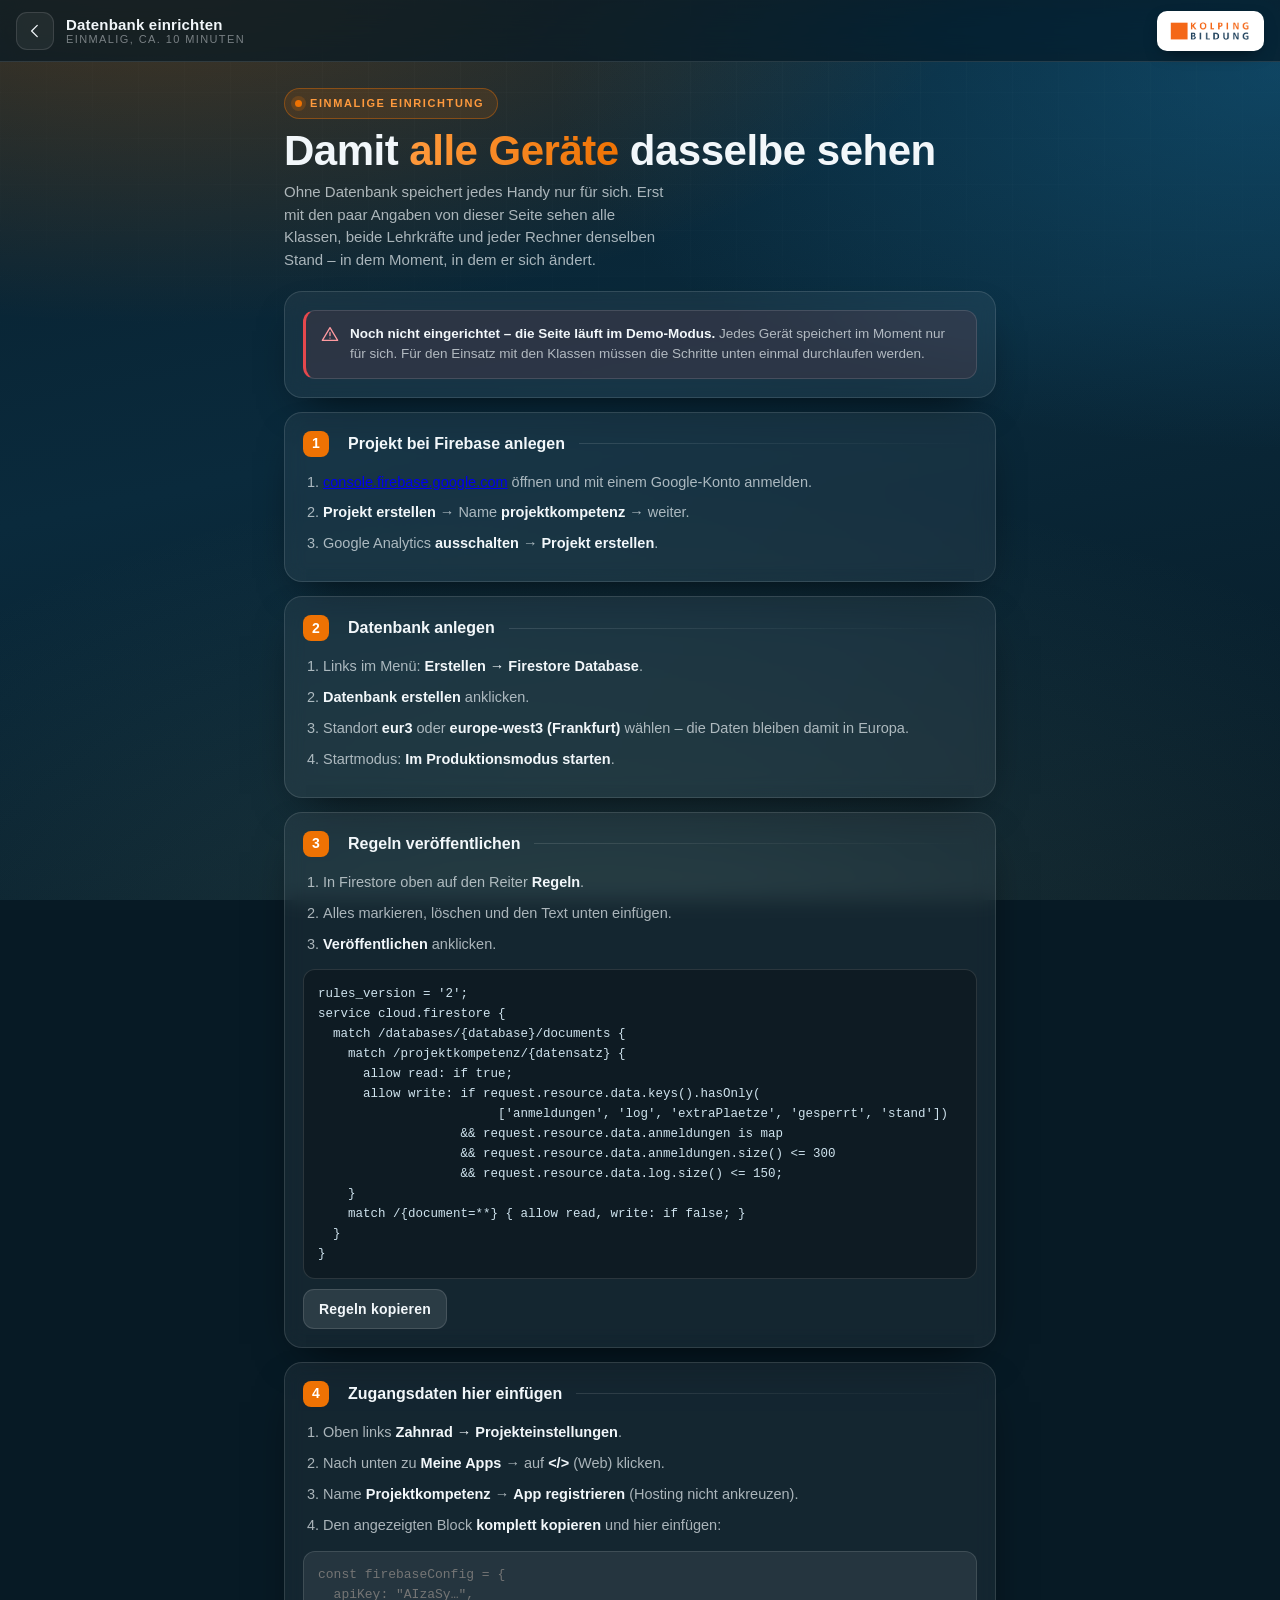
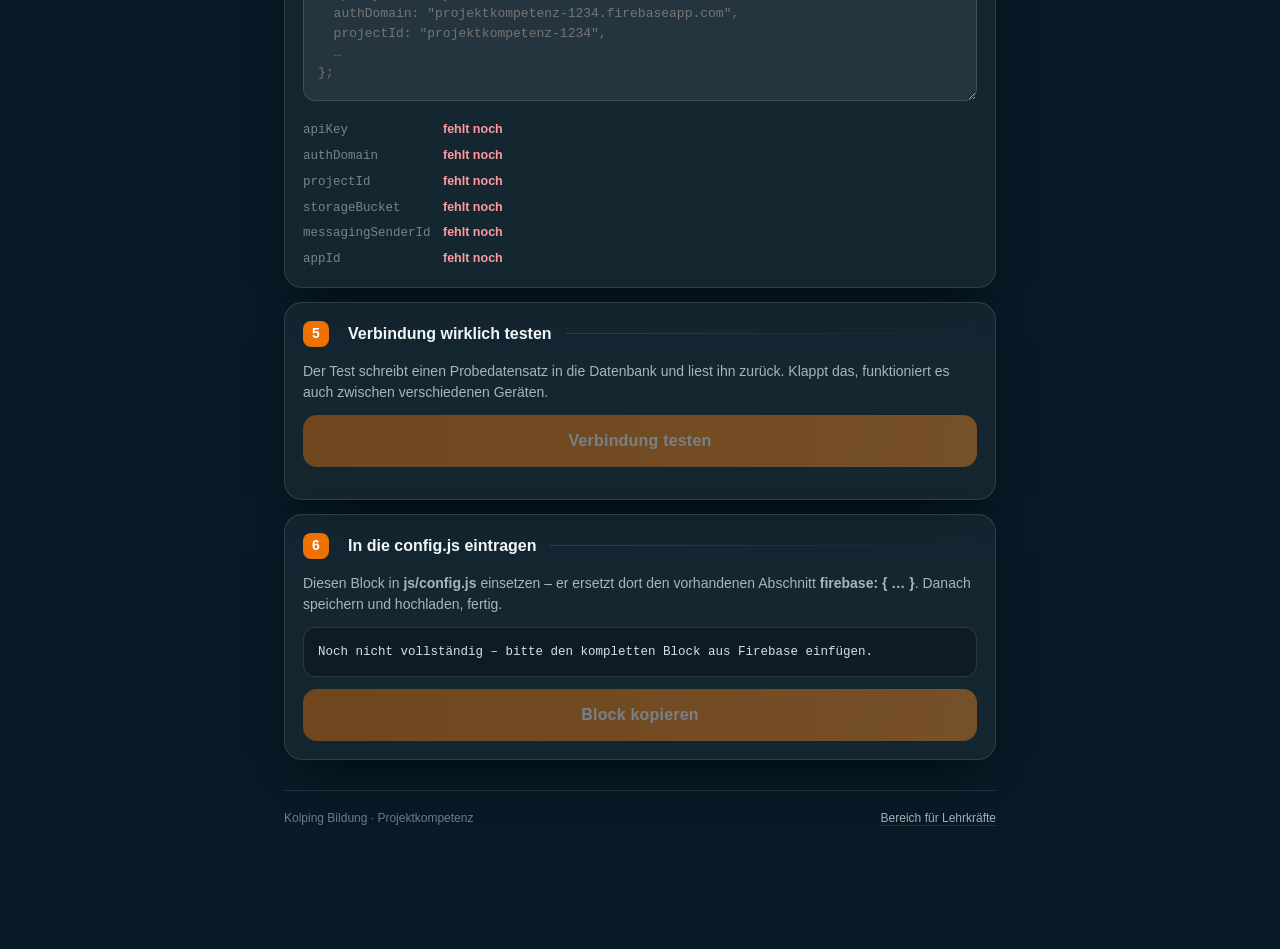
==== einrichten.html @ 33f6d694 "Urspruengliche Projektnamen, keine Beschreibungen, Klassensperre Auf Wunsch der Lehrkraefte: - die P" ====
<!DOCTYPE html>
<html lang="de">
<head>
<meta charset="utf-8">
<meta name="viewport" content="width=device-width, initial-scale=1, viewport-fit=cover">
<meta name="theme-color" content="#071A25">
<meta name="robots" content="noindex">
<title>Datenbank einrichten · Projektkompetenz</title>
<link rel="icon" href="assets/kolping-bildung-logo.png">
<link rel="stylesheet" href="css/style.css">
<style>
  .schritt-nr {
    display: inline-grid; place-items: center;
    width: 26px; height: 26px; margin-right: 9px;
    border-radius: 8px; background: var(--orange); color: #fff;
    font-size: 14px; font-weight: 700;
  }
  .karte-titel.mit-nr { text-transform: none; font-size: 16px; letter-spacing: 0; color: var(--schrift); }
  .karte-titel.mit-nr::after { margin-left: 4px; }
  textarea {
    width: 100%; min-height: 150px; padding: 13px 14px;
    font-family: ui-monospace, Consolas, monospace; font-size: 13px; line-height: 1.5;
    color: var(--schrift); background: rgba(255,255,255,.07);
    border: 1px solid var(--kante); border-radius: var(--radius-klein);
    outline: none; resize: vertical;
  }
  textarea:focus { border-color: var(--orange); box-shadow: 0 0 0 3px rgba(238,114,3,.22); }
  pre.ausgabe {
    margin: 0; padding: 14px; overflow-x: auto;
    font-family: ui-monospace, Consolas, monospace; font-size: 12.5px; line-height: 1.6;
    color: #CFE3EE; background: rgba(0,0,0,.28);
    border: 1px solid var(--kante); border-radius: var(--radius-klein);
  }
  ol.klick { margin: 0; padding-left: 20px; font-size: 14.5px; line-height: 1.65; color: var(--schrift-weich); }
  ol.klick li { margin-bottom: 7px; }
  ol.klick b { color: var(--schrift); }
  .werte { display: grid; gap: 6px; margin-top: 12px; }
  .werte div { display: flex; gap: 10px; font-size: 12.5px; align-items: baseline; }
  .werte span:first-child { flex: 0 0 130px; color: var(--schrift-leise); font-family: ui-monospace, Consolas, monospace; }
  .werte span:last-child { flex: 1; min-width: 0; word-break: break-all; font-weight: 600; }
  .werte .fehlt { color: #FF9AA0; font-weight: 600; }
</style>
</head>
<body>

<header class="kopf">
  <a class="kopf-zurueck" href="lehrkraft.html" aria-label="Zurück" id="zurueck"></a>
  <div class="kopf-titel">
    <b>Datenbank einrichten</b>
    <span>einmalig, ca. 10 Minuten</span>
  </div>
  <div class="logo-feld"><img src="assets/kolping-bildung-logo.png" alt="Kolping Bildung"></div>
</header>

<main class="huelle">
  <div class="hero">
    <span class="marke">Einmalige Einrichtung</span>
    <h1>Damit <em>alle Geräte</em> dasselbe sehen</h1>
    <p>Ohne Datenbank speichert jedes Handy nur für sich. Erst mit den paar
       Angaben von dieser Seite sehen alle Klassen, beide Lehrkräfte und jeder
       Rechner denselben Stand – in dem Moment, in dem er sich ändert.</p>
  </div>

  <div class="karte" id="lage"></div>

  <div class="karte">
    <h2 class="karte-titel mit-nr"><span class="schritt-nr">1</span>Projekt bei Firebase anlegen</h2>
    <ol class="klick">
      <li><a href="https://console.firebase.google.com" target="_blank" rel="noopener">console.firebase.google.com</a>
          öffnen und mit einem Google-Konto anmelden.</li>
      <li><b>Projekt erstellen</b> → Name <b>projektkompetenz</b> → weiter.</li>
      <li>Google Analytics <b>ausschalten</b> → <b>Projekt erstellen</b>.</li>
    </ol>
  </div>

  <div class="karte">
    <h2 class="karte-titel mit-nr"><span class="schritt-nr">2</span>Datenbank anlegen</h2>
    <ol class="klick">
      <li>Links im Menü: <b>Erstellen → Firestore Database</b>.</li>
      <li><b>Datenbank erstellen</b> anklicken.</li>
      <li>Standort <b>eur3</b> oder <b>europe-west3 (Frankfurt)</b> wählen –
          die Daten bleiben damit in Europa.</li>
      <li>Startmodus: <b>Im Produktionsmodus starten</b>.</li>
    </ol>
  </div>

  <div class="karte">
    <h2 class="karte-titel mit-nr"><span class="schritt-nr">3</span>Regeln veröffentlichen</h2>
    <ol class="klick">
      <li>In Firestore oben auf den Reiter <b>Regeln</b>.</li>
      <li>Alles markieren, löschen und den Text unten einfügen.</li>
      <li><b>Veröffentlichen</b> anklicken.</li>
    </ol>
    <pre class="ausgabe" id="regeln" style="margin-top:12px"></pre>
    <button class="knopf knopf--leise knopf--klein" id="regeln-kopieren" style="margin-top:10px">Regeln kopieren</button>
  </div>

  <div class="karte">
    <h2 class="karte-titel mit-nr"><span class="schritt-nr">4</span>Zugangsdaten hier einfügen</h2>
    <ol class="klick" style="margin-bottom:14px">
      <li>Oben links <b>Zahnrad → Projekteinstellungen</b>.</li>
      <li>Nach unten zu <b>Meine Apps</b> → auf <b>&lt;/&gt;</b> (Web) klicken.</li>
      <li>Name <b>Projektkompetenz</b> → <b>App registrieren</b> (Hosting nicht ankreuzen).</li>
      <li>Den angezeigten Block <b>komplett kopieren</b> und hier einfügen:</li>
    </ol>
    <textarea id="eingabe" spellcheck="false" placeholder="const firebaseConfig = {&#10;  apiKey: &quot;AIzaSy…&quot;,&#10;  authDomain: &quot;projektkompetenz-1234.firebaseapp.com&quot;,&#10;  projectId: &quot;projektkompetenz-1234&quot;,&#10;  …&#10;};"></textarea>
    <div class="werte" id="werte"></div>
  </div>

  <div class="karte">
    <h2 class="karte-titel mit-nr"><span class="schritt-nr">5</span>Verbindung wirklich testen</h2>
    <p style="margin:0 0 12px;color:rgba(242,247,250,.68);font-size:14px">
      Der Test schreibt einen Probedatensatz in die Datenbank und liest ihn
      zurück. Klappt das, funktioniert es auch zwischen verschiedenen Geräten.</p>
    <button class="knopf" id="testen" disabled>Verbindung testen</button>
    <div id="ergebnis" style="margin-top:14px"></div>
  </div>

  <div class="karte">
    <h2 class="karte-titel mit-nr"><span class="schritt-nr">6</span>In die config.js eintragen</h2>
    <p style="margin:0 0 12px;color:rgba(242,247,250,.68);font-size:14px">
      Diesen Block in <b>js/config.js</b> einsetzen – er ersetzt dort den
      vorhandenen Abschnitt <b>firebase: { … }</b>. Danach speichern und
      hochladen, fertig.</p>
    <pre class="ausgabe" id="block">Noch nichts eingefügt.</pre>
    <button class="knopf" id="block-kopieren" style="margin-top:12px" disabled>Block kopieren</button>
  </div>

  <footer class="fuss">
    <span>Kolping Bildung · Projektkompetenz</span>
    <span><a href="lehrkraft.html">Bereich für Lehrkräfte</a></span>
  </footer>
</main>

<script src="js/config.js"></script>
<script src="js/ui.js"></script>
<script src="js/store.js"></script>
<script>
(function () {
  'use strict';
  const $ = id => document.getElementById(id);
  const FELDER = ['apiKey', 'authDomain', 'projectId', 'storageBucket', 'messagingSenderId', 'appId'];
  let daten = {};

  $('zurueck').innerHTML = UI.symbol('zurueck', 18);

  $('regeln').textContent = [
    "rules_version = '2';",
    'service cloud.firestore {',
    '  match /databases/{database}/documents {',
    '    match /projektkompetenz/{datensatz} {',
    '      allow read: if true;',
    '      allow write: if request.resource.data.keys().hasOnly(',
    "                        ['anmeldungen', 'log', 'extraPlaetze', 'gesperrt', 'stand'])",
    '                   && request.resource.data.anmeldungen is map',
    '                   && request.resource.data.anmeldungen.size() <= 300',
    '                   && request.resource.data.log.size() <= 150;',
    '    }',
    '    match /{document=**} { allow read, write: if false; }',
    '  }',
    '}'
  ].join('\n');

  /* --- Wie steht es gerade? ------------------------------------------- */
  const fertig = !!(CONFIG.firebase.projectId && CONFIG.firebase.apiKey);
  $('lage').innerHTML = fertig
    ? '<div class="hinweis hinweis--gruen">' + UI.symbol('check', 18) +
      '<div><b>Eingerichtet.</b> Die config.js zeigt auf das Firebase-Projekt ' +
      '<b>' + UI.sicher(CONFIG.firebase.projectId) + '</b>. Alle Geräte arbeiten auf denselben Daten. ' +
      'Diese Seite brauchst du nur noch, wenn du die Datenbank wechseln willst.</div></div>'
    : '<div class="hinweis hinweis--rot">' + UI.symbol('warn', 18) +
      '<div><b>Noch nicht eingerichtet – die Seite läuft im Demo-Modus.</b> ' +
      'Jedes Gerät speichert im Moment nur für sich. Für den Einsatz mit den ' +
      'Klassen müssen die Schritte unten einmal durchlaufen werden.</div></div>';

  /* --- Eingabe auswerten ---------------------------------------------- */
  function auswerten() {
    const text = $('eingabe').value;
    daten = {};
    FELDER.forEach(f => {
      const treffer = text.match(new RegExp(f + '\\s*:\\s*["\'`]([^"\'`]+)["\'`]'));
      if (treffer) daten[f] = treffer[1].trim();
    });

    $('werte').innerHTML = FELDER.map(f =>
      '<div><span>' + f + '</span>' +
      (daten[f] ? '<span>' + UI.sicher(daten[f]) + '</span>'
                : '<span class="fehlt">fehlt noch</span>') + '</div>').join('');

    const vollstaendig = FELDER.every(f => daten[f]);
    $('testen').disabled = !vollstaendig;
    $('block-kopieren').disabled = !vollstaendig;

    $('block').textContent = vollstaendig
      ? '  firebase: {\n' +
        FELDER.map(f => "    " + f + ": '" + daten[f] + "'").join(',\n') +
        '\n  },'
      : 'Noch nicht vollständig – bitte den kompletten Block aus Firebase einfügen.';
  }

  $('eingabe').addEventListener('input', auswerten);
  auswerten();

  /* --- Echter Schreib-/Lesetest --------------------------------------- */
  function skriptLaden(url) {
    return new Promise((f, x) => {
      const s = document.createElement('script');
      s.src = url; s.onload = f; s.onerror = () => x(new Error('nicht erreichbar: ' + url));
      document.head.appendChild(s);
    });
  }

  /* Firestore versucht es bei falschen Angaben endlos weiter, ohne je einen
     Fehler zu melden. Ohne Zeitlimit würde der Test ewig laufen.          */
  function mitZeitlimit(versprechen, ms) {
    return Promise.race([
      versprechen,
      new Promise((_, x) => setTimeout(() => x(new Error('ZEITLIMIT')), ms || 12000))
    ]);
  }

  function melden(art, titel, text) {
    $('ergebnis').innerHTML = '<div class="hinweis hinweis--' + art + '">' +
      UI.symbol(art === 'gruen' ? 'check' : art === 'rot' ? 'warn' : 'info', 18) +
      '<div><b>' + titel + '</b> ' + text + '</div></div>';
  }

  $('testen').addEventListener('click', async () => {
    const knopf = $('testen');
    knopf.disabled = true; knopf.textContent = 'wird geprüft …';
    melden('', 'Test läuft.', 'Verbindung wird aufgebaut …');
    try {
      const basis = 'https://www.gstatic.com/firebasejs/10.12.5/';
      if (!window.firebase || !window.firebase.firestore) {
        await skriptLaden(basis + 'firebase-app-compat.js');
        await skriptLaden(basis + 'firebase-firestore-compat.js');
      }
      const app = firebase.initializeApp(daten, 'probe-' + Date.now());
      const db = firebase.firestore(app);
      const ref = db.collection('projektkompetenz').doc('verbindungstest');

      const marke = new Date().toISOString();
      await mitZeitlimit(
        ref.set({ anmeldungen: {}, log: [], extraPlaetze: {}, gesperrt: false, stand: marke }));
      const zurueck = await mitZeitlimit(ref.get());

      if (zurueck.exists && zurueck.data().stand === marke) {
        melden('gruen', 'Es funktioniert.',
          'Geschrieben und zurückgelesen aus dem Projekt <b>' + UI.sicher(daten.projectId) + '</b>. ' +
          'Ab jetzt sehen alle Geräte denselben Stand. Fehlt nur noch Schritt 6.');
      } else {
        melden('rot', 'Merkwürdig.', 'Der Schreibvorgang ging durch, beim Zurücklesen kam aber nichts an. Bitte noch einmal versuchen.');
      }
    } catch (e) {
      const m = String(e && e.message || e);
      let rat = 'Meldung: ' + UI.sicher(m);
      if (m === 'ZEITLIMIT') {
        rat = 'Die Datenbank hat nicht geantwortet. Das passiert, wenn die ' +
              'Zugangsdaten zu einem Projekt gehören, in dem noch keine ' +
              'Firestore-Datenbank angelegt ist (Schritt 2), oder wenn gerade ' +
              'keine Internetverbindung besteht.';
      } else if (/permission|insufficient/i.test(m)) {
        rat = 'Die Datenbank verweigert das Schreiben. Das liegt fast immer an Schritt 3 – ' +
              'die Regeln sind noch nicht oder noch nicht richtig veröffentlicht.';
      } else if (/not.*found|does not exist|NOT_FOUND/i.test(m)) {
        rat = 'Es wurde noch keine Firestore-Datenbank angelegt. Das ist Schritt 2.';
      } else if (/api.?key|invalid/i.test(m)) {
        rat = 'Die Zugangsdaten stimmen nicht. Bitte den Block aus Firebase noch einmal komplett kopieren.';
      }
      melden('rot', 'Hat nicht geklappt.', rat);
    } finally {
      knopf.disabled = false; knopf.textContent = 'Verbindung testen';
    }
  });

  /* --- Kopieren -------------------------------------------------------- */
  async function kopieren(text, name) {
    try { await navigator.clipboard.writeText(text); UI.meldung(name + ' kopiert.', 'gut'); }
    catch (e) { UI.meldung('Kopieren ging nicht – bitte von Hand markieren.', 'warn'); }
  }
  $('regeln-kopieren').addEventListener('click', () => kopieren($('regeln').textContent, 'Regeln'));
  $('block-kopieren').addEventListener('click', () => kopieren($('block').textContent, 'Block'));
})();
</script>
</body>
</html>
---- css/style.css ----
/* ============================================================================
   Projektkompetenz – Kolping Bildung
   Corporate Design: Orange #EE7203 · Dunkelblau #12415B · Grün #8CA88A
   Hausschrift Frutiger, ersatzweise Segoe UI.
   Aufgebaut mobile first – der Standardfall ist das Handy im Hochformat.
   ========================================================================= */

:root {
  /* Markenfarben */
  --orange:      #EE7203;
  --orange-hell: #FF9A3D;
  --orange-tief: #C25C00;
  --navy:        #12415B;
  --navy-tief:   #08202E;
  --navy-mitte:  #0E3247;
  --gruen:       #8CA88A;
  --gruen-hell:  #A8C4A6;

  /* Flächen und Schrift auf dunklem Grund */
  --grund:       #071A25;
  --glas:        rgba(255, 255, 255, .055);
  --glas-stark:  rgba(255, 255, 255, .10);
  --kante:       rgba(255, 255, 255, .12);
  --kante-hell:  rgba(255, 255, 255, .22);
  --schrift:     #F2F7FA;
  --schrift-weich: rgba(242, 247, 250, .68);
  --schrift-leise: rgba(242, 247, 250, .45);

  --rot:         #E5484D;

  --radius:      18px;
  --radius-klein: 12px;
  --radius-gross: 26px;

  --schatten:    0 18px 45px -22px rgba(0, 0, 0, .85);
  --glut:        0 0 0 1px rgba(238, 114, 3, .55), 0 12px 40px -14px rgba(238, 114, 3, .55);

  --schrift-familie: 'Segoe UI', Frutiger, 'Frutiger LT Std', Arial, Helvetica, sans-serif;

  --kopf-hoehe:  62px;
}

/* ------------------------------------------------------------------ Basis */

* { box-sizing: border-box; }

/* Muss über allen Klassen stehen: sonst gewinnt z. B. .knopf { display:flex }
   gegen das hidden-Attribut und versteckte Elemente bleiben sichtbar.      */
[hidden] { display: none !important; }

html { -webkit-text-size-adjust: 100%; }

body {
  margin: 0;
  min-height: 100dvh;
  font-family: var(--schrift-familie);
  font-size: 16px;
  line-height: 1.5;
  color: var(--schrift);
  background: var(--grund);
  overflow-x: hidden;
  -webkit-font-smoothing: antialiased;
  padding-bottom: env(safe-area-inset-bottom);
}

/* Hintergrund: dunkler Verlauf + weiches Farbleuchten + feines Raster.
   Bewusst dezent, damit das Logo und die Inhalte vorn bleiben.            */
body::before,
body::after {
  content: '';
  position: fixed;
  inset: 0;
  pointer-events: none;
  z-index: -2;
}

body::before {
  background:
    radial-gradient(120% 80% at 12% -8%,  rgba(238, 114, 3, .30) 0%, transparent 55%),
    radial-gradient(95% 70% at 100% 8%,   rgba(24, 118, 168, .38) 0%, transparent 60%),
    radial-gradient(120% 90% at 50% 108%, rgba(140, 168, 138, .16) 0%, transparent 62%),
    linear-gradient(168deg, var(--navy-tief) 0%, #0A2A3C 45%, var(--grund) 100%);
}

body::after {
  z-index: -1;
  opacity: .5;
  background-image:
    linear-gradient(rgba(255, 255, 255, .045) 1px, transparent 1px),
    linear-gradient(90deg, rgba(255, 255, 255, .045) 1px, transparent 1px);
  background-size: 46px 46px;
  mask-image: radial-gradient(120% 75% at 50% 0%, #000 0%, transparent 78%);
  -webkit-mask-image: radial-gradient(120% 75% at 50% 0%, #000 0%, transparent 78%);
}

.huelle {
  width: min(100%, 760px);
  margin: 0 auto;
  padding: 0 16px 120px;
}
.huelle--weit { width: min(100%, 1180px); }

/* --------------------------------------------------------------- Kopfzeile */

.kopf {
  position: sticky;
  top: 0;
  z-index: 40;
  display: flex;
  align-items: center;
  gap: 12px;
  min-height: var(--kopf-hoehe);
  padding: 8px 16px;
  padding-top: calc(8px + env(safe-area-inset-top));
  background: rgba(7, 26, 37, .72);
  backdrop-filter: blur(16px) saturate(140%);
  -webkit-backdrop-filter: blur(16px) saturate(140%);
  border-bottom: 1px solid var(--kante);
}

/* Das Logo steht laut CD oben rechts und braucht einen hellen Grund –
   deshalb sitzt es auf einem weißen Feld mit Schutzraum ringsum.          */
.logo-feld {
  margin-left: auto;
  display: flex;
  align-items: center;
  background: #fff;
  border-radius: 10px;
  padding: 7px 11px;
  box-shadow: 0 6px 18px -8px rgba(0, 0, 0, .7);
  flex: 0 0 auto;
}
.logo-feld img { display: block; height: 26px; width: auto; }

.kopf-titel {
  display: flex;
  flex-direction: column;
  line-height: 1.15;
  min-width: 0;
}
.kopf-titel b {
  font-size: 15px;
  font-weight: 700;
  letter-spacing: .2px;
  white-space: nowrap;
  overflow: hidden;
  text-overflow: ellipsis;
}
.kopf-titel span {
  font-size: 11px;
  color: var(--schrift-leise);
  text-transform: uppercase;
  letter-spacing: 1.4px;
}

.kopf-zurueck {
  display: inline-flex;
  align-items: center;
  justify-content: center;
  width: 38px; height: 38px;
  border-radius: 11px;
  border: 1px solid var(--kante);
  background: var(--glas);
  color: var(--schrift);
  cursor: pointer;
  flex: 0 0 auto;
}
.kopf-zurueck:active { transform: scale(.94); }

/* ------------------------------------------------------------------- Hero */

.hero { padding: 26px 0 20px; }

.hero h1 {
  margin: 10px 0 8px;
  font-size: clamp(28px, 8vw, 42px);
  line-height: 1.06;
  font-weight: 700;
  letter-spacing: -.5px;
}
.hero h1 em {
  font-style: normal;
  background: linear-gradient(96deg, var(--orange-hell), var(--orange));
  -webkit-background-clip: text;
  background-clip: text;
  color: transparent;
}
.hero p {
  margin: 0;
  color: var(--schrift-weich);
  font-size: 15px;
  max-width: 46ch;
}

.marke {
  display: inline-flex;
  align-items: center;
  gap: 8px;
  padding: 6px 13px 6px 10px;
  border-radius: 999px;
  border: 1px solid rgba(238, 114, 3, .4);
  background: rgba(238, 114, 3, .13);
  font-size: 11px;
  font-weight: 600;
  letter-spacing: 1.6px;
  text-transform: uppercase;
  color: var(--orange-hell);
}
.marke::before {
  content: '';
  width: 7px; height: 7px;
  border-radius: 50%;
  background: var(--orange);
  box-shadow: 0 0 0 4px rgba(238, 114, 3, .2);
  animation: pulsieren 2.6s ease-in-out infinite;
}
@keyframes pulsieren {
  0%, 100% { opacity: 1; transform: scale(1); }
  50%      { opacity: .45; transform: scale(.8); }
}

/* ------------------------------------------------------------ Schritte 1-2 */

.schritte {
  display: flex;
  align-items: center;
  gap: 8px;
  margin: 4px 0 18px;
}
.schritt {
  flex: 1;
  height: 4px;
  border-radius: 99px;
  background: rgba(255, 255, 255, .12);
  overflow: hidden;
}
.schritt i {
  display: block;
  height: 100%;
  width: 0;
  border-radius: 99px;
  background: linear-gradient(90deg, var(--orange), var(--orange-hell));
  transition: width .45s cubic-bezier(.4, 0, .2, 1);
}
.schritt.aktiv i, .schritt.fertig i { width: 100%; }

/* ------------------------------------------------------------------ Karten */

.karte {
  background: var(--glas);
  border: 1px solid var(--kante);
  border-radius: var(--radius);
  padding: 18px;
  backdrop-filter: blur(10px);
  -webkit-backdrop-filter: blur(10px);
  box-shadow: var(--schatten);
}
.karte + .karte { margin-top: 14px; }

.karte-titel {
  display: flex;
  align-items: center;
  gap: 10px;
  margin: 0 0 14px;
  font-size: 12px;
  font-weight: 700;
  letter-spacing: 1.8px;
  text-transform: uppercase;
  color: var(--schrift-leise);
}
.karte-titel::after {
  content: '';
  flex: 1;
  height: 1px;
  background: linear-gradient(90deg, var(--kante), transparent);
}

/* ---------------------------------------------------------------- Formular */

.feld { margin-bottom: 14px; }
.feld:last-child { margin-bottom: 0; }

.feld label {
  display: block;
  margin-bottom: 7px;
  font-size: 12px;
  font-weight: 600;
  letter-spacing: 1.1px;
  text-transform: uppercase;
  color: var(--schrift-leise);
}

.feld input[type=text],
.feld input[type=password],
.feld select {
  width: 100%;
  padding: 14px 15px;
  font-family: inherit;
  font-size: 16px;               /* 16px verhindert das Zoomen auf iPhones */
  color: var(--schrift);
  background: rgba(255, 255, 255, .07);
  border: 1px solid var(--kante);
  border-radius: var(--radius-klein);
  outline: none;
  transition: border-color .18s, box-shadow .18s, background .18s;
  -webkit-appearance: none;
  appearance: none;
}
.feld select {
  background-image: url("data:image/svg+xml,%3Csvg xmlns='http://www.w3.org/2000/svg' viewBox='0 0 24 24' fill='none' stroke='%23F2F7FA' stroke-width='2.2' stroke-linecap='round'%3E%3Cpath d='M6 9l6 6 6-6'/%3E%3C/svg%3E");
  background-repeat: no-repeat;
  background-position: right 13px center;
  background-size: 17px;
  padding-right: 40px;
}
.feld select option { background: var(--navy-tief); color: var(--schrift); }

.feld input::placeholder { color: rgba(242, 247, 250, .32); }

.feld input:focus, .feld select:focus {
  border-color: var(--orange);
  background: rgba(255, 255, 255, .1);
  box-shadow: 0 0 0 3px rgba(238, 114, 3, .22);
}
.feld input[aria-invalid=true] {
  border-color: var(--rot);
  box-shadow: 0 0 0 3px rgba(229, 72, 77, .18);
}

.feld-fehler {
  display: none;
  margin-top: 6px;
  font-size: 13px;
  color: #FF9AA0;
}
.feld-fehler.zeigen { display: block; }

/* Klassenauswahl als große Tippflächen */
.chips { display: flex; flex-wrap: wrap; gap: 9px; }
.chip {
  flex: 1 1 130px;
  min-height: 50px;
  display: inline-flex;
  align-items: center;
  justify-content: center;
  gap: 8px;
  padding: 12px 16px;
  font: inherit;
  font-weight: 600;
  font-size: 15px;
  color: var(--schrift);
  background: rgba(255, 255, 255, .06);
  border: 1px solid var(--kante);
  border-radius: 13px;
  cursor: pointer;
  transition: .16s;
  -webkit-tap-highlight-color: transparent;
}
.chip:active { transform: scale(.97); }
.chip[aria-pressed=true] {
  background: rgba(238, 114, 3, .18);
  border-color: var(--orange);
  color: #fff;
  box-shadow: 0 0 0 3px rgba(238, 114, 3, .16);
}

/* ---------------------------------------------------------------- Schalter */

.knopf {
  display: inline-flex;
  align-items: center;
  justify-content: center;
  gap: 9px;
  min-height: 52px;
  width: 100%;
  padding: 14px 20px;
  font-family: inherit;
  font-size: 16px;
  font-weight: 700;
  letter-spacing: .2px;
  color: #fff;
  background: linear-gradient(96deg, var(--orange), #FF8A1F);
  border: none;
  border-radius: 14px;
  cursor: pointer;
  transition: transform .14s, box-shadow .2s, filter .2s;
  box-shadow: 0 14px 30px -14px rgba(238, 114, 3, .9);
  -webkit-tap-highlight-color: transparent;
}
.knopf:hover:not(:disabled) { filter: brightness(1.07); }
.knopf:active:not(:disabled) { transform: scale(.98); }
.knopf:disabled { opacity: .42; cursor: not-allowed; box-shadow: none; }

.knopf--leise {
  background: var(--glas-stark);
  border: 1px solid var(--kante);
  box-shadow: none;
  color: var(--schrift);
}
.knopf--gefahr {
  background: rgba(229, 72, 77, .16);
  border: 1px solid rgba(229, 72, 77, .5);
  color: #FFB3B6;
  box-shadow: none;
}
.knopf--klein {
  min-height: 40px;
  width: auto;
  padding: 9px 15px;
  font-size: 14px;
  border-radius: 11px;
}

/* Feste Leiste am unteren Rand – der Daumen kommt dort am besten hin. */
.leiste {
  position: fixed;
  left: 0; right: 0; bottom: 0;
  z-index: 45;
  padding: 12px 16px calc(12px + env(safe-area-inset-bottom));
  background: linear-gradient(to top, rgba(7, 26, 37, .97) 62%, rgba(7, 26, 37, 0));
  backdrop-filter: blur(10px);
  -webkit-backdrop-filter: blur(10px);
}
.leiste-innen { width: min(100%, 760px); margin: 0 auto; }

/* ---------------------------------------------------------- Projektkarten */

.projekte { display: grid; gap: 12px; }

.projekt {
  position: relative;
  display: block;
  width: 100%;
  text-align: left;
  font-family: inherit;
  color: var(--schrift);
  background: var(--glas);
  border: 1px solid var(--kante);
  border-radius: var(--radius);
  padding: 15px 15px 13px;
  cursor: pointer;
  overflow: hidden;
  transition: border-color .18s, background .18s, transform .14s, box-shadow .22s;
  -webkit-tap-highlight-color: transparent;
}
.projekt::before {                       /* Lichtkante links */
  content: '';
  position: absolute;
  left: 0; top: 14px; bottom: 14px;
  width: 3px;
  border-radius: 0 3px 3px 0;
  background: linear-gradient(180deg, var(--orange), rgba(238, 114, 3, 0));
  opacity: .55;
  transition: opacity .2s;
}
.projekt:active { transform: scale(.985); }
.projekt[aria-pressed=true] {
  background: rgba(238, 114, 3, .13);
  border-color: var(--orange);
  box-shadow: var(--glut);
}
.projekt[aria-pressed=true]::before { opacity: 1; }
.projekt.voll { opacity: .5; cursor: not-allowed; }
.projekt.voll::before { background: rgba(255, 255, 255, .3); }
.projekt.meins { border-color: var(--gruen); background: rgba(140, 168, 138, .13); }
.projekt.meins::before { background: linear-gradient(180deg, var(--gruen-hell), transparent); opacity: 1; }

/* Ohne Beschreibungstext steht nur noch der Name neben dem Symbol –
   mittig ausgerichtet sieht das ruhiger aus.                            */
.projekt-kopf { display: flex; align-items: center; gap: 12px; }

.projekt-symbol {
  flex: 0 0 auto;
  width: 44px; height: 44px;
  display: grid;
  place-items: center;
  border-radius: 13px;
  background: rgba(238, 114, 3, .16);
  border: 1px solid rgba(238, 114, 3, .3);
  color: var(--orange-hell);
}
.projekt-symbol svg { width: 22px; height: 22px; }
.projekt.meins .projekt-symbol {
  background: rgba(140, 168, 138, .2);
  border-color: rgba(140, 168, 138, .45);
  color: var(--gruen-hell);
}

.projekt-text { min-width: 0; flex: 1; }
.projekt-name {
  margin: 0;
  font-size: 18px;
  font-weight: 700;
  letter-spacing: -.2px;
  line-height: 1.2;
}

.projekt-marken { display: flex; flex-wrap: wrap; gap: 6px; margin-top: 10px; }
.mini {
  display: inline-flex;
  align-items: center;
  gap: 5px;
  padding: 4px 9px;
  border-radius: 8px;
  font-size: 11px;
  font-weight: 600;
  letter-spacing: .5px;
  background: rgba(255, 255, 255, .07);
  border: 1px solid var(--kante);
  color: var(--schrift-weich);
  white-space: nowrap;
}
.mini--lehrkraft { color: #BBD5E4; }
.mini--hinweis { background: rgba(238, 114, 3, .16); border-color: rgba(238, 114, 3, .38); color: var(--orange-hell); }
.mini--gruen  { background: rgba(140, 168, 138, .18); border-color: rgba(140, 168, 138, .45); color: var(--gruen-hell); }
.mini--voll   { background: rgba(229, 72, 77, .16); border-color: rgba(229, 72, 77, .45); color: #FFB3B6; }

/* Belegungsbalken */
.balken-zeile {
  display: flex;
  align-items: center;
  gap: 10px;
  margin-top: 12px;
}
.balken {
  flex: 1;
  height: 7px;
  border-radius: 99px;
  background: rgba(255, 255, 255, .1);
  overflow: hidden;
}
.balken i {
  display: block;
  height: 100%;
  border-radius: 99px;
  background: linear-gradient(90deg, var(--orange), var(--orange-hell));
  transition: width .5s cubic-bezier(.4, 0, .2, 1);
}
.balken i.voll  { background: linear-gradient(90deg, #E5484D, #FF7A7F); }
.balken i.meins { background: linear-gradient(90deg, var(--gruen), var(--gruen-hell)); }
.balken-zahl {
  font-size: 12px;
  font-weight: 700;
  font-variant-numeric: tabular-nums;
  color: var(--schrift-weich);
  white-space: nowrap;
}



@keyframes einblenden {
  from { opacity: 0; transform: translateY(-5px); }
  to   { opacity: 1; transform: none; }
}

/* Filterzeile */
.filter {
  display: flex;
  gap: 8px;
  overflow-x: auto;
  padding: 2px 0 10px;
  scrollbar-width: none;
  -ms-overflow-style: none;
}
.filter::-webkit-scrollbar { display: none; }
.filter button {
  flex: 0 0 auto;
  padding: 8px 14px;
  font: inherit;
  font-size: 13px;
  font-weight: 600;
  color: var(--schrift-weich);
  background: rgba(255, 255, 255, .06);
  border: 1px solid var(--kante);
  border-radius: 99px;
  cursor: pointer;
  white-space: nowrap;
}
.filter button[aria-pressed=true] {
  background: rgba(238, 114, 3, .2);
  border-color: var(--orange);
  color: #fff;
}

/* ------------------------------------------------------------- Bestätigung */

.erfolg { text-align: center; padding: 22px 18px 26px; }
.erfolg-ring {
  width: 82px; height: 82px;
  margin: 0 auto 16px;
  display: grid;
  place-items: center;
  border-radius: 50%;
  background: rgba(140, 168, 138, .16);
  border: 2px solid var(--gruen);
  color: var(--gruen-hell);
  animation: aufpoppen .45s cubic-bezier(.34, 1.56, .64, 1);
}
.erfolg-ring svg { width: 38px; height: 38px; }
@keyframes aufpoppen {
  from { transform: scale(.3); opacity: 0; }
  to   { transform: scale(1); opacity: 1; }
}
.erfolg h2 { margin: 0 0 6px; font-size: 23px; }
.erfolg .name { color: var(--orange-hell); }
.erfolg p { margin: 0 auto; color: var(--schrift-weich); max-width: 40ch; font-size: 14.5px; }

.zusammenfassung {
  margin: 18px 0 0;
  padding: 16px;
  border-radius: var(--radius-klein);
  background: rgba(255, 255, 255, .06);
  border: 1px solid var(--kante);
  text-align: left;
}
.zeile {
  display: flex;
  justify-content: space-between;
  align-items: baseline;
  gap: 14px;
  padding: 7px 0;
  border-bottom: 1px solid rgba(255, 255, 255, .07);
  font-size: 14px;
}
.zeile:last-child { border-bottom: none; }
.zeile dt { color: var(--schrift-leise); font-size: 12px; text-transform: uppercase; letter-spacing: .9px; }
.zeile dd { margin: 0; font-weight: 600; text-align: right; }

/* ---------------------------------------------------------------- Hinweise */

.hinweis {
  display: flex;
  gap: 11px;
  padding: 13px 15px;
  border-radius: var(--radius-klein);
  background: rgba(255, 255, 255, .05);
  border: 1px solid var(--kante);
  border-left: 3px solid var(--orange);
  font-size: 13.5px;
  line-height: 1.5;
  color: var(--schrift-weich);
}
.hinweis--gruen { border-left-color: var(--gruen); }
.hinweis--rot   { border-left-color: var(--rot); background: rgba(229, 72, 77, .1); }
.hinweis svg { flex: 0 0 auto; width: 18px; height: 18px; margin-top: 1px; color: var(--orange); }
.hinweis--gruen svg { color: var(--gruen-hell); }
.hinweis--rot svg   { color: #FF9AA0; }
.hinweis b { color: var(--schrift); }

/* Meldung, die kurz eingeblendet wird */
.toast-raum {
  position: fixed;
  left: 12px; right: 12px;
  bottom: calc(84px + env(safe-area-inset-bottom));
  z-index: 90;
  display: flex;
  flex-direction: column;
  align-items: center;
  gap: 8px;
  pointer-events: none;
}
.toast {
  max-width: 520px;
  width: 100%;
  display: flex;
  align-items: center;
  gap: 10px;
  padding: 13px 16px;
  border-radius: 13px;
  background: rgba(11, 38, 53, .97);
  border: 1px solid var(--kante-hell);
  box-shadow: 0 20px 45px -18px #000;
  font-size: 14px;
  font-weight: 500;
  animation: hochschieben .3s cubic-bezier(.34, 1.4, .64, 1);
}
.toast.gut  { border-color: rgba(140, 168, 138, .6); }
.toast.warn { border-color: rgba(238, 114, 3, .6); }
.toast.fehler { border-color: rgba(229, 72, 77, .65); }
.toast svg { width: 18px; height: 18px; flex: 0 0 auto; }
@keyframes hochschieben {
  from { opacity: 0; transform: translateY(14px); }
  to   { opacity: 1; transform: none; }
}
.toast.weg { opacity: 0; transform: translateY(10px); transition: .3s; }

/* ------------------------------------------------------------ Statuszeile */

.status {
  display: inline-flex;
  align-items: center;
  gap: 7px;
  padding: 5px 11px;
  border-radius: 99px;
  font-size: 11px;
  font-weight: 600;
  letter-spacing: .6px;
  background: rgba(255, 255, 255, .07);
  border: 1px solid var(--kante);
  color: var(--schrift-weich);
}
.status i {
  width: 7px; height: 7px;
  border-radius: 50%;
  background: var(--gruen);
  box-shadow: 0 0 8px var(--gruen);
}
.status.demo   { border-color: rgba(238, 114, 3, .45); color: var(--orange-hell); }
.status.demo i { background: var(--orange); box-shadow: 0 0 8px var(--orange); }
.status.aus    { border-color: rgba(229, 72, 77, .5); color: #FFB3B6; }
.status.aus i  { background: var(--rot); box-shadow: 0 0 8px var(--rot); }

/* --------------------------------------------------------------- Lehrkraft */

.kacheln {
  display: grid;
  grid-template-columns: repeat(2, 1fr);
  gap: 10px;
  margin-bottom: 14px;
}
.kachel {
  padding: 14px;
  border-radius: var(--radius-klein);
  background: var(--glas);
  border: 1px solid var(--kante);
}
.kachel b {
  display: block;
  font-size: 26px;
  line-height: 1.1;
  font-variant-numeric: tabular-nums;
  color: var(--orange-hell);
}
.kachel span {
  font-size: 11px;
  text-transform: uppercase;
  letter-spacing: 1px;
  color: var(--schrift-leise);
}
.kachel.gruen b { color: var(--gruen-hell); }
.kachel.blau  b { color: #8FC5E8; }

.reiter {
  display: flex;
  gap: 6px;
  padding: 5px;
  margin-bottom: 14px;
  border-radius: 14px;
  background: rgba(255, 255, 255, .05);
  border: 1px solid var(--kante);
  overflow-x: auto;
  scrollbar-width: none;
}
.reiter::-webkit-scrollbar { display: none; }
.reiter button {
  flex: 1 0 auto;
  min-height: 40px;
  padding: 9px 14px;
  font: inherit;
  font-size: 13.5px;
  font-weight: 600;
  color: var(--schrift-weich);
  background: transparent;
  border: none;
  border-radius: 10px;
  cursor: pointer;
  white-space: nowrap;
}
.reiter button[aria-selected=true] {
  background: linear-gradient(96deg, var(--orange), #FF8A1F);
  color: #fff;
  box-shadow: 0 8px 20px -12px rgba(238, 114, 3, .9);
}

.blatt { display: none; }
.blatt.aktiv { display: block; animation: einblenden .22s ease; }

/* Gruppenblock in der Lehrkraft-Ansicht */
.gruppe { margin-bottom: 12px; }
.gruppe-kopf {
  display: flex;
  align-items: center;
  gap: 10px;
  flex-wrap: wrap;
  padding-bottom: 10px;
  border-bottom: 1px solid var(--kante);
  margin-bottom: 10px;
}
.gruppe-kopf h3 { margin: 0; font-size: 16px; flex: 1 1 160px; }
.plaetze-regler { display: inline-flex; align-items: center; gap: 6px; }
.plaetze-regler button {
  width: 30px; height: 30px;
  display: grid; place-items: center;
  font: inherit; font-size: 17px; font-weight: 700;
  color: var(--schrift);
  background: rgba(255, 255, 255, .08);
  border: 1px solid var(--kante);
  border-radius: 8px;
  cursor: pointer;
  line-height: 1;
}
.plaetze-regler button:active { transform: scale(.92); }

.person {
  display: flex;
  align-items: center;
  gap: 10px;
  padding: 9px 11px;
  border-radius: 11px;
  background: rgba(255, 255, 255, .045);
  border: 1px solid rgba(255, 255, 255, .08);
  margin-bottom: 7px;
}
.person:last-child { margin-bottom: 0; }
.person-name { flex: 1; min-width: 0; font-size: 14.5px; font-weight: 600; }
.person-name small {
  display: block;
  font-size: 11.5px;
  font-weight: 500;
  color: var(--schrift-leise);
}
.person select {
  flex: 0 1 auto;
  max-width: 150px;
  padding: 7px 9px;
  font: inherit;
  font-size: 12.5px;
  color: var(--schrift);
  background: rgba(255, 255, 255, .08);
  border: 1px solid var(--kante);
  border-radius: 8px;
}
.person select option { background: var(--navy-tief); }
.person-weg {
  flex: 0 0 auto;
  width: 32px; height: 32px;
  display: grid; place-items: center;
  color: #FF9AA0;
  background: rgba(229, 72, 77, .12);
  border: 1px solid rgba(229, 72, 77, .35);
  border-radius: 8px;
  cursor: pointer;
}
.person-weg svg { width: 15px; height: 15px; }

.leer {
  padding: 16px;
  text-align: center;
  font-size: 13.5px;
  color: var(--schrift-leise);
  border: 1px dashed var(--kante);
  border-radius: var(--radius-klein);
}

/* Verlauf / Protokoll */
.protokoll { max-height: 460px; overflow-y: auto; }
.protokoll-zeile {
  display: flex;
  gap: 11px;
  padding: 10px 0;
  border-bottom: 1px solid rgba(255, 255, 255, .07);
  font-size: 13.5px;
}
.protokoll-zeile:last-child { border-bottom: none; }
.protokoll-punkt {
  flex: 0 0 auto;
  width: 9px; height: 9px;
  margin-top: 6px;
  border-radius: 50%;
  background: var(--orange);
}
.protokoll-punkt.neu    { background: var(--gruen); }
.protokoll-punkt.weg    { background: var(--rot); }
.protokoll-punkt.lehrer { background: #8FC5E8; }
.protokoll-text { flex: 1; min-width: 0; }
.protokoll-zeit { font-size: 11.5px; color: var(--schrift-leise); white-space: nowrap; }

/* Tabelle (breite Bildschirme) */
.tabelle-huelle { overflow-x: auto; -webkit-overflow-scrolling: touch; }
table.liste {
  width: 100%;
  border-collapse: collapse;
  font-size: 13.5px;
  min-width: 560px;
}
table.liste th {
  position: sticky; top: 0;
  text-align: left;
  padding: 10px 12px;
  font-size: 11px;
  text-transform: uppercase;
  letter-spacing: 1px;
  color: #fff;
  background: var(--navy);
  white-space: nowrap;
}
table.liste th:first-child { border-radius: 9px 0 0 0; }
table.liste th:last-child  { border-radius: 0 9px 0 0; }
table.liste td {
  padding: 10px 12px;
  border-bottom: 1px solid rgba(255, 255, 255, .07);
  vertical-align: middle;
}
table.liste tbody tr:nth-child(even) { background: rgba(255, 255, 255, .028); }

/* ------------------------------------------------------------------ Dialog */

.schleier {
  position: fixed;
  inset: 0;
  z-index: 100;
  display: none;
  align-items: flex-end;
  justify-content: center;
  background: rgba(4, 14, 20, .72);
  backdrop-filter: blur(5px);
  -webkit-backdrop-filter: blur(5px);
}
.schleier.offen { display: flex; }
.dialog {
  width: min(100%, 520px);
  max-height: 88dvh;
  overflow-y: auto;
  padding: 22px 20px calc(22px + env(safe-area-inset-bottom));
  background: #0C2E42;
  border: 1px solid var(--kante-hell);
  border-bottom: none;
  border-radius: var(--radius-gross) var(--radius-gross) 0 0;
  animation: hochschieben .3s cubic-bezier(.34, 1.3, .64, 1);
}
.dialog h3 { margin: 0 0 6px; font-size: 20px; }
.dialog > p { margin: 0 0 16px; color: var(--schrift-weich); font-size: 14.5px; }
.dialog-griff {
  width: 40px; height: 4px;
  margin: -6px auto 16px;
  border-radius: 99px;
  background: var(--kante-hell);
}
.dialog-knoepfe { display: flex; flex-direction: column; gap: 9px; margin-top: 18px; }

/* ------------------------------------------------------------------ Fußzeile */

.fuss {
  margin-top: 30px;
  padding: 18px 0 8px;
  border-top: 1px solid var(--kante);
  display: flex;
  flex-wrap: wrap;
  gap: 8px 16px;
  justify-content: space-between;
  font-size: 12px;
  color: var(--schrift-leise);
}
.fuss a { color: var(--schrift-weich); text-decoration: none; border-bottom: 1px dotted var(--kante-hell); }
.fuss a:hover { color: var(--orange-hell); }

/* --------------------------------------------------------- Barrierefreiheit */

:focus-visible {
  outline: 3px solid var(--orange-hell);
  outline-offset: 2px;
  border-radius: 6px;
}
.nur-vorlesen {
  position: absolute;
  width: 1px; height: 1px;
  padding: 0; margin: -1px;
  overflow: hidden;
  clip: rect(0 0 0 0);
  white-space: nowrap;
  border: 0;
}

@media (prefers-reduced-motion: reduce) {
  *, *::before, *::after {
    animation-duration: .01ms !important;
    animation-iteration-count: 1 !important;
    transition-duration: .01ms !important;
  }
}

/* ------------------------------------------------------ Größere Bildschirme */

@media (min-width: 640px) {
  .huelle { padding-left: 24px; padding-right: 24px; }
  .projekte { grid-template-columns: repeat(2, 1fr); }
  .kacheln { grid-template-columns: repeat(4, 1fr); }
  .dialog {
    border-radius: var(--radius-gross);
    border-bottom: 1px solid var(--kante-hell);
    margin-bottom: 5vh;
  }
  .schleier { align-items: center; }
  .dialog-griff { display: none; }
  .dialog-knoepfe { flex-direction: row-reverse; }
  .dialog-knoepfe .knopf { flex: 1; }
  .leiste { position: static; background: none; backdrop-filter: none; padding: 20px 0 0; }
  .toast-raum { bottom: 20px; }
  .knopf--zeile { width: auto; }
}

@media (min-width: 900px) {
  .projekte { grid-template-columns: repeat(3, 1fr); }
  .huelle--weit .projekte { grid-template-columns: repeat(2, 1fr); }
}

/* ------------------------------------------------------------------- Druck */

@media print {
  body::before, body::after { display: none; }
  body { background: #fff; color: #000; }
  .kopf, .leiste, .toast-raum, .knopf, .reiter { display: none !important; }
}
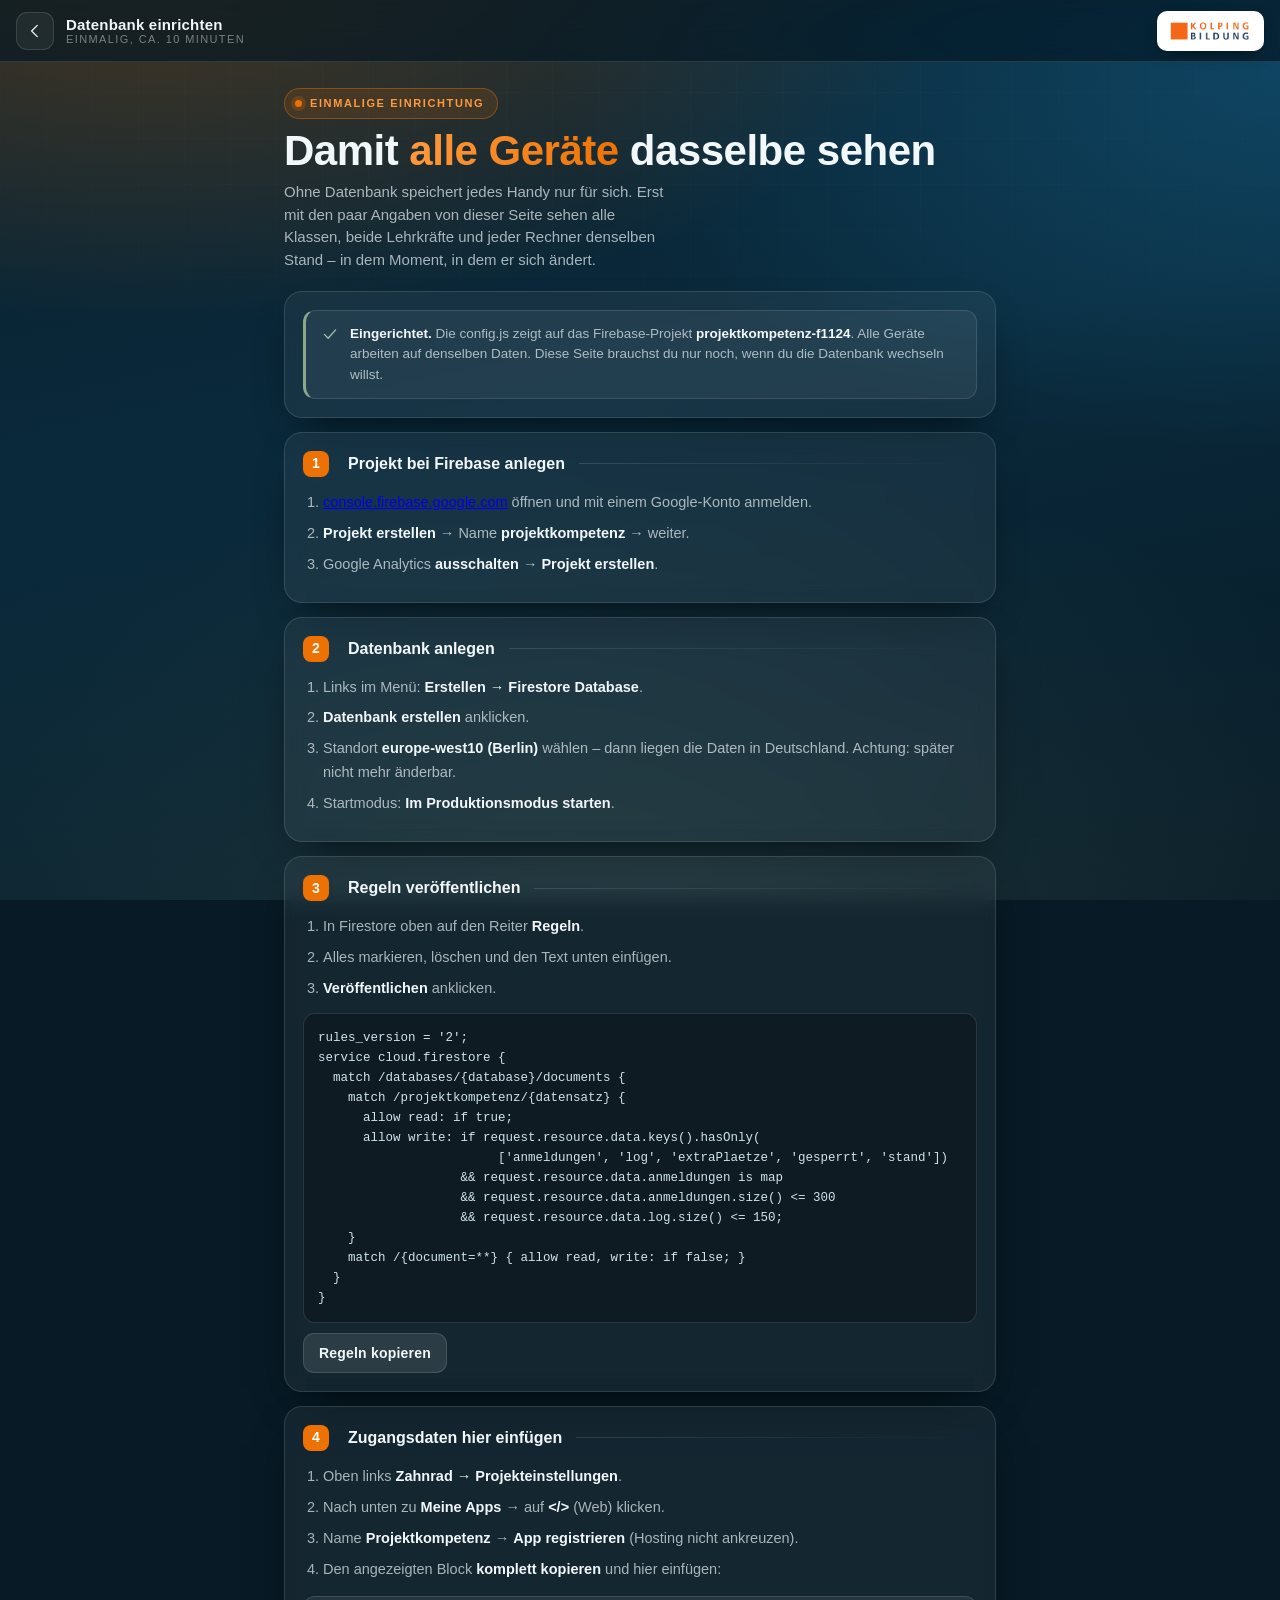
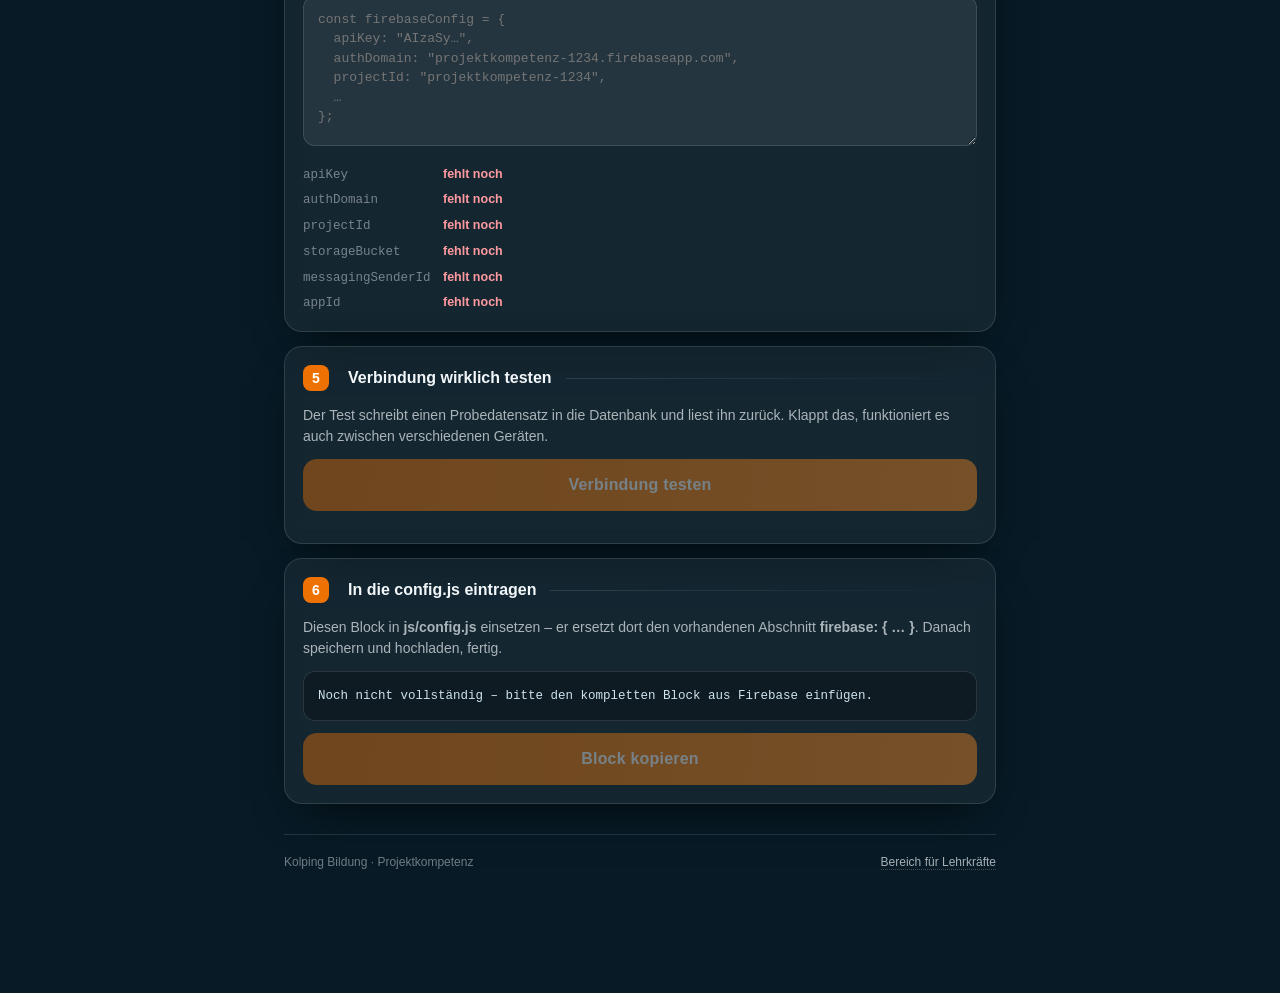
==== commit 0d79463f: "Versionskennung an CSS und JavaScript Beim Live-Test lieferte der Browser noch die alten Dateien aus" ====
--- a/einrichten.html
+++ b/einrichten.html
@@ -7,7 +7,7 @@
 <meta name="robots" content="noindex">
 <title>Datenbank einrichten · Projektkompetenz</title>
 <link rel="icon" href="assets/kolping-bildung-logo.png">
-<link rel="stylesheet" href="css/style.css">
+<link rel="stylesheet" href="css/style.css?v=2026-09-08-3">
 <style>
   .schritt-nr {
     display: inline-grid; place-items: center;
@@ -78,8 +78,8 @@
     <ol class="klick">
       <li>Links im Menü: <b>Erstellen → Firestore Database</b>.</li>
       <li><b>Datenbank erstellen</b> anklicken.</li>
-      <li>Standort <b>eur3</b> oder <b>europe-west3 (Frankfurt)</b> wählen –
-          die Daten bleiben damit in Europa.</li>
+      <li>Standort <b>europe-west10 (Berlin)</b> wählen – dann liegen die
+          Daten in Deutschland. Achtung: später nicht mehr änderbar.</li>
       <li>Startmodus: <b>Im Produktionsmodus starten</b>.</li>
     </ol>
   </div>
@@ -132,9 +132,9 @@
   </footer>
 </main>
 
-<script src="js/config.js"></script>
-<script src="js/ui.js"></script>
-<script src="js/store.js"></script>
+<script src="js/config.js?v=2026-09-08-3"></script>
+<script src="js/ui.js?v=2026-09-08-3"></script>
+<script src="js/store.js?v=2026-09-08-3"></script>
 <script>
 (function () {
   'use strict';
